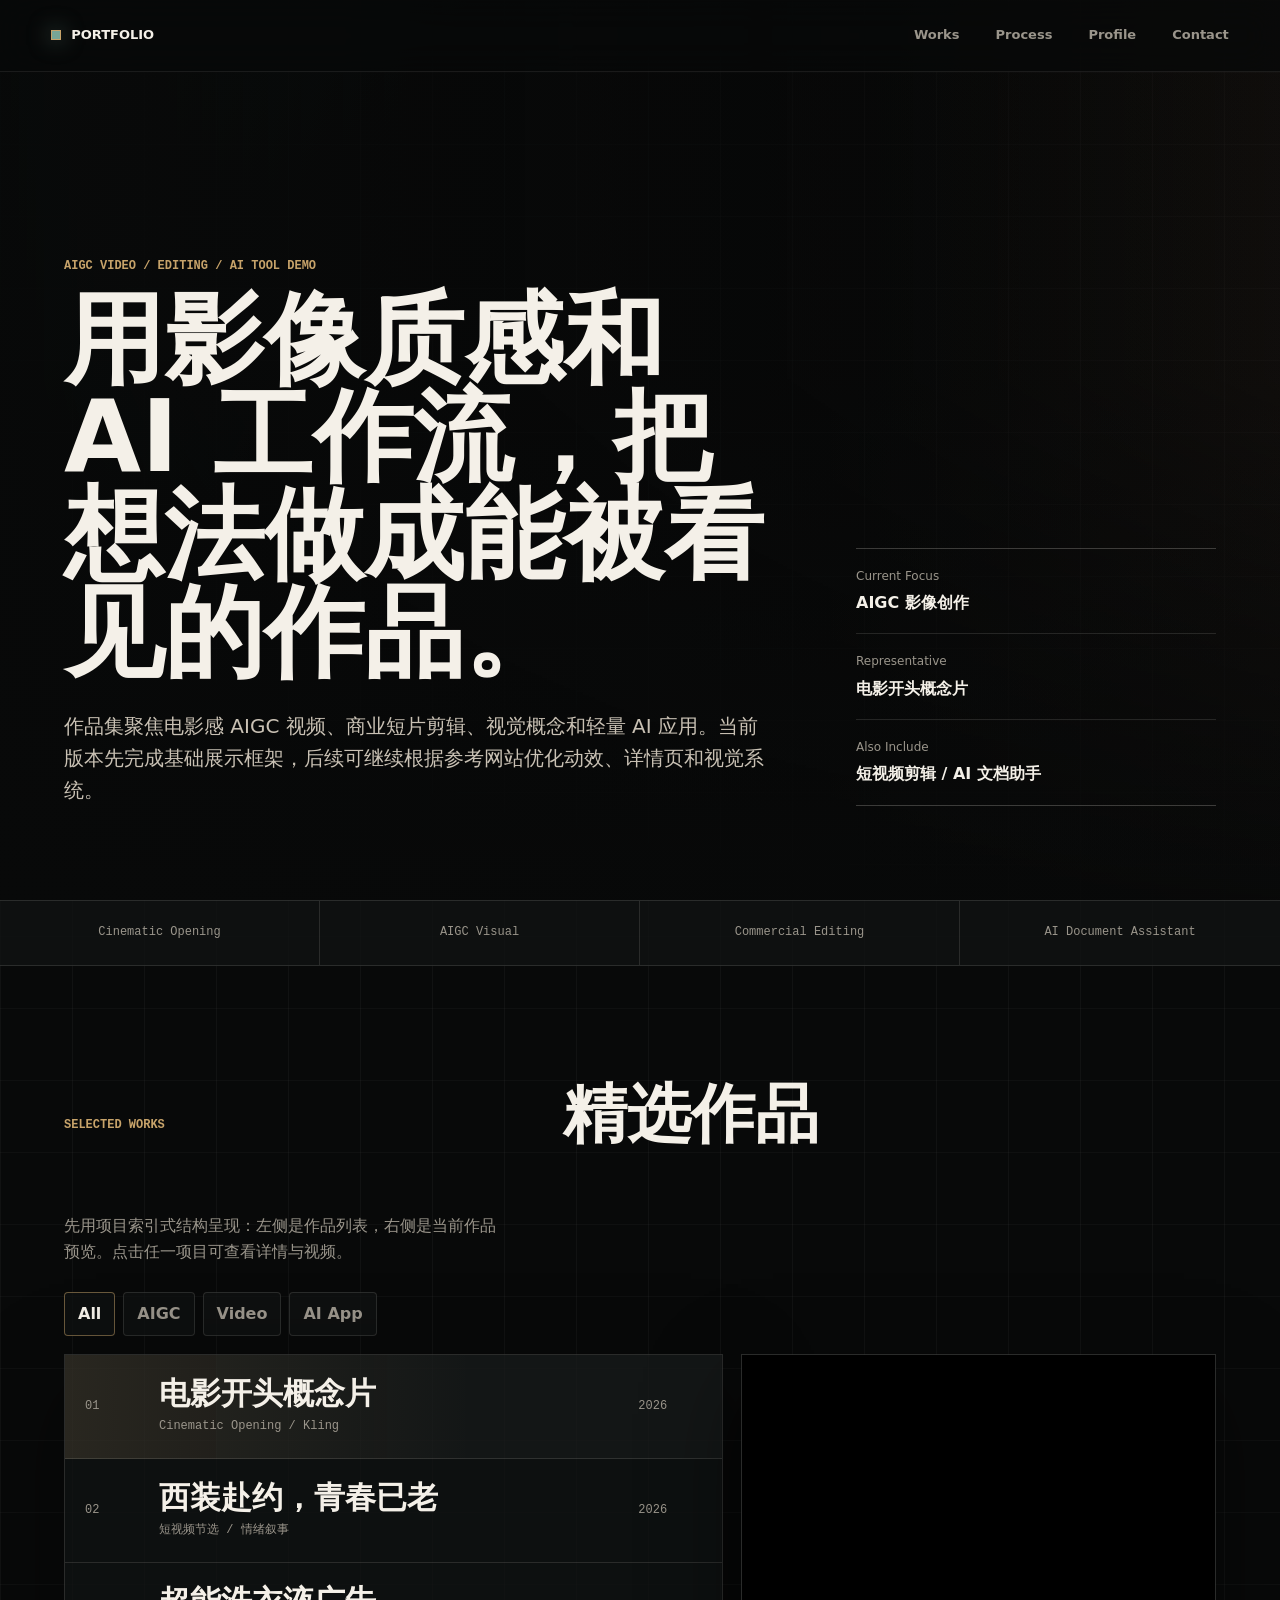
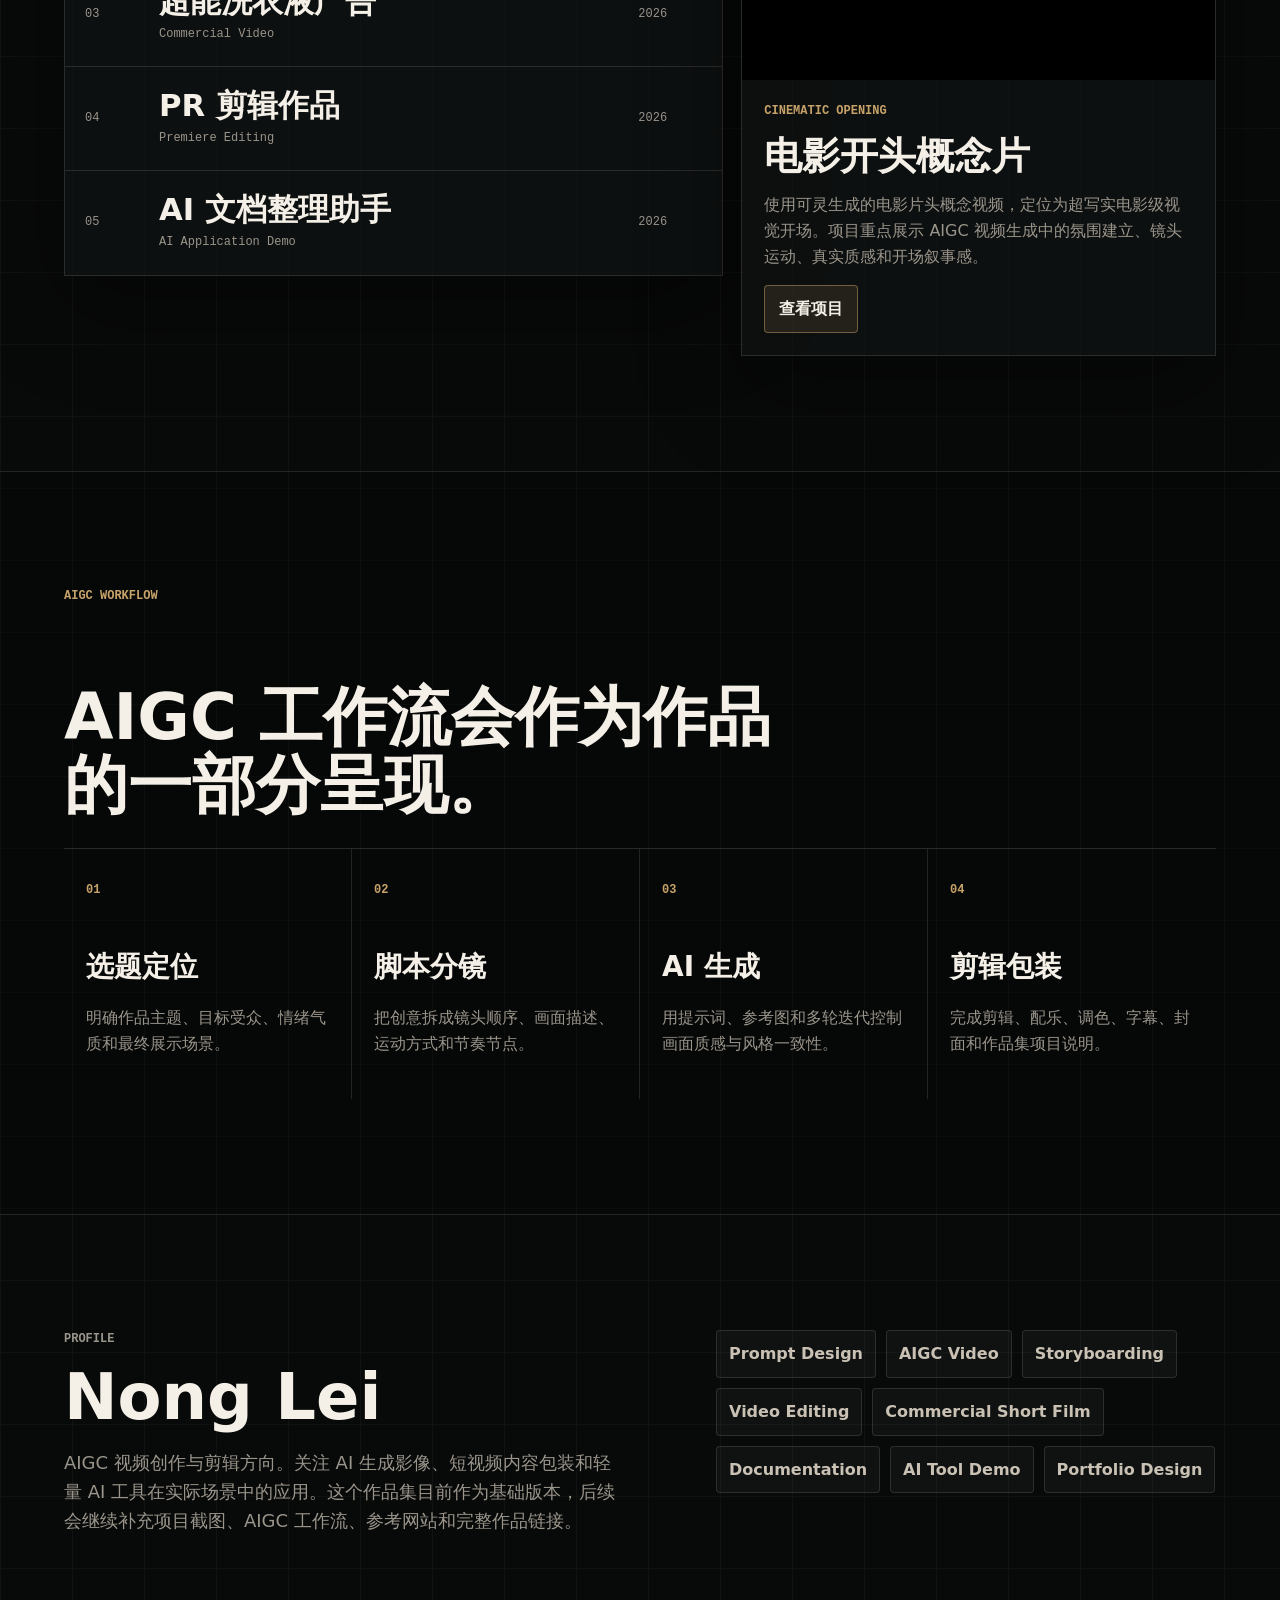
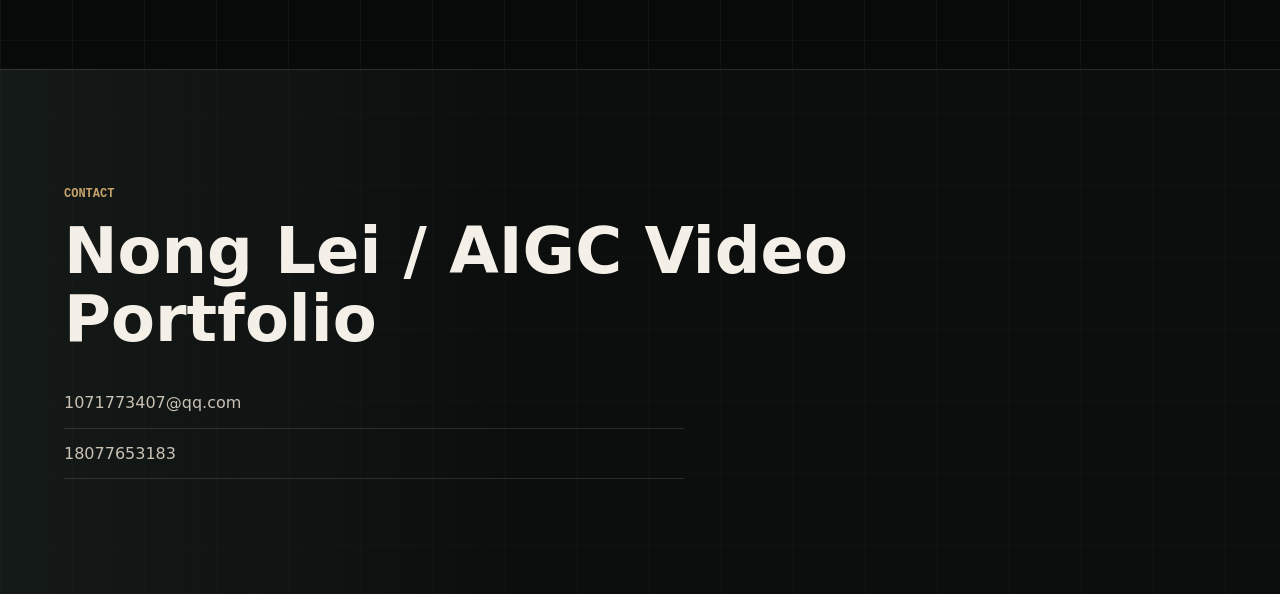
==== portfolio-site-github/index.html @ 20dd8d58 "Add files via upload" ====
<!doctype html>
<html lang="zh-CN">
  <head>
    <meta charset="UTF-8" />
    <meta name="viewport" content="width=device-width, initial-scale=1.0" />
    <title>Portfolio | AIGC Video & AI Demo</title>
    <meta
      name="description"
      content="暗色系个人作品集，展示 AIGC 视频、电影开头、短视频剪辑与 AI 应用 Demo。"
    />
    <link rel="stylesheet" href="./styles.css" />
  </head>
  <body>
    <div class="page-shell">
      <header class="site-header">
        <a class="brand" href="#top" aria-label="回到首页">
          <span class="brand-mark"></span>
          Portfolio
        </a>
        <nav class="nav" aria-label="主导航">
          <a href="#works">Works</a>
          <a href="#process">Process</a>
          <a href="#profile">Profile</a>
          <a href="#contact">Contact</a>
        </nav>
      </header>

      <main id="top">
        <section class="hero" aria-label="首页">
          <video
            class="hero-video"
            src="./videos/cinematic-opening.mp4"
            autoplay
            muted
            loop
            playsinline
            preload="metadata"
          ></video>
          <div class="hero-shade"></div>
          <div class="hero-layout">
            <div class="hero-copy">
              <p class="kicker">AIGC Video / Editing / AI Tool Demo</p>
              <h1>用影像质感和 AI 工作流，把想法做成能被看见的作品。</h1>
              <p>
                作品集聚焦电影感 AIGC 视频、商业短片剪辑、视觉概念和轻量 AI 应用。当前版本先完成基础展示框架，后续可继续根据参考网站优化动效、详情页和视觉系统。
              </p>
            </div>
            <aside class="hero-panel" aria-label="作品集摘要">
              <div>
                <span>Current Focus</span>
                <strong>AIGC 影像创作</strong>
              </div>
              <div>
                <span>Representative</span>
                <strong>电影开头概念片</strong>
              </div>
              <div>
                <span>Also Include</span>
                <strong>短视频剪辑 / AI 文档助手</strong>
              </div>
            </aside>
          </div>
        </section>

        <section class="marquee" aria-label="核心方向">
          <span>Cinematic Opening</span>
          <span>AIGC Visual</span>
          <span>Commercial Editing</span>
          <span>AI Document Assistant</span>
        </section>

        <section id="works" class="section works-section" aria-label="精选作品">
          <div class="section-head">
            <p class="kicker">Selected Works</p>
            <h2>精选作品</h2>
            <p>
              先用项目索引式结构呈现：左侧是作品列表，右侧是当前作品预览。点击任一项目可查看详情与视频。
            </p>
          </div>

          <div class="work-filters" aria-label="作品分类">
            <button class="filter is-active" type="button" data-filter="all">All</button>
            <button class="filter" type="button" data-filter="aigc">AIGC</button>
            <button class="filter" type="button" data-filter="video">Video</button>
            <button class="filter" type="button" data-filter="ai-app">AI App</button>
          </div>

          <div class="work-board">
            <div class="work-list" aria-label="作品列表">
              <button class="work-row is-active" type="button" data-project="cinematic-opening" data-category="aigc video">
                <span class="work-no">01</span>
                <span class="work-main">
                  <strong>电影开头概念片</strong>
                  <em>Cinematic Opening / Kling</em>
                </span>
                <span class="work-year">2026</span>
              </button>

              <button class="work-row" type="button" data-project="slow-aging" data-category="video">
                <span class="work-no">02</span>
                <span class="work-main">
                  <strong>西装赴约，青春已老</strong>
                  <em>短视频节选 / 情绪叙事</em>
                </span>
                <span class="work-year">2026</span>
              </button>

              <button class="work-row" type="button" data-project="laundry-ad" data-category="video">
                <span class="work-no">03</span>
                <span class="work-main">
                  <strong>超能洗衣液广告</strong>
                  <em>Commercial Video</em>
                </span>
                <span class="work-year">2026</span>
              </button>

              <button class="work-row" type="button" data-project="pr-editing" data-category="video">
                <span class="work-no">04</span>
                <span class="work-main">
                  <strong>PR 剪辑作品</strong>
                  <em>Premiere Editing</em>
                </span>
                <span class="work-year">2026</span>
              </button>

              <button class="work-row" type="button" data-project="doc-assistant" data-category="ai-app">
                <span class="work-no">05</span>
                <span class="work-main">
                  <strong>AI 文档整理助手</strong>
                  <em>AI Application Demo</em>
                </span>
                <span class="work-year">2026</span>
              </button>
            </div>

            <aside class="preview-stage" aria-label="当前作品预览">
              <div class="preview-media" id="previewMedia"></div>
              <div class="preview-copy">
                <p class="kicker" id="previewType">Cinematic Opening</p>
                <h3 id="previewTitle">电影开头概念片</h3>
                <p id="previewSummary"></p>
                <button class="detail-button" type="button" id="openCurrent">查看项目</button>
              </div>
            </aside>
          </div>
        </section>

        <section id="process" class="section process-section" aria-label="AIGC 工作流">
          <div class="section-head compact">
            <p class="kicker">AIGC Workflow</p>
            <h2>AIGC 工作流会作为作品的一部分呈现。</h2>
          </div>
          <div class="process-grid">
            <article>
              <span>01</span>
              <h3>选题定位</h3>
              <p>明确作品主题、目标受众、情绪气质和最终展示场景。</p>
            </article>
            <article>
              <span>02</span>
              <h3>脚本分镜</h3>
              <p>把创意拆成镜头顺序、画面描述、运动方式和节奏节点。</p>
            </article>
            <article>
              <span>03</span>
              <h3>AI 生成</h3>
              <p>用提示词、参考图和多轮迭代控制画面质感与风格一致性。</p>
            </article>
            <article>
              <span>04</span>
              <h3>剪辑包装</h3>
              <p>完成剪辑、配乐、调色、字幕、封面和作品集项目说明。</p>
            </article>
          </div>
        </section>

        <section id="profile" class="section profile-section" aria-label="个人介绍">
          <div class="profile-copy">
            <p class="kicker">Profile</p>
            <h2>Nong Lei</h2>
            <p>
              AIGC 视频创作与剪辑方向。关注 AI 生成影像、短视频内容包装和轻量 AI 工具在实际场景中的应用。这个作品集目前作为基础版本，后续会继续补充项目截图、AIGC 工作流、参考网站和完整作品链接。
            </p>
          </div>
          <div class="capability-list" aria-label="能力标签">
            <span>Prompt Design</span>
            <span>AIGC Video</span>
            <span>Storyboarding</span>
            <span>Video Editing</span>
            <span>Commercial Short Film</span>
            <span>Documentation</span>
            <span>AI Tool Demo</span>
            <span>Portfolio Design</span>
          </div>
        </section>

        <section id="contact" class="section contact-section" aria-label="联系方式">
          <p class="kicker">Contact</p>
          <h2>Nong Lei / AIGC Video Portfolio</h2>
          <div class="contact-links">
            <a href="mailto:1071773407@qq.com">1071773407@qq.com</a>
            <a href="tel:18077653183">18077653183</a>
          </div>
        </section>
      </main>
    </div>

    <dialog class="project-dialog" id="projectDialog" aria-labelledby="dialogTitle">
      <button class="dialog-close" type="button" aria-label="关闭项目详情">×</button>
      <div class="dialog-grid">
        <div class="dialog-media" id="dialogMedia"></div>
        <div class="dialog-body">
          <p class="kicker" id="dialogType"></p>
          <h2 id="dialogTitle"></h2>
          <p id="dialogSummary"></p>
          <dl class="project-meta">
            <div>
              <dt>职责</dt>
              <dd id="dialogRole"></dd>
            </div>
            <div>
              <dt>工具</dt>
              <dd id="dialogTools"></dd>
            </div>
            <div>
              <dt>亮点</dt>
              <dd id="dialogHighlight"></dd>
            </div>
          </dl>
          <div class="dialog-actions" id="dialogActions"></div>
        </div>
      </div>
    </dialog>

    <script src="./script.js"></script>
  </body>
</html>
---- portfolio-site-github/styles.css ----
:root {
  --bg: #080909;
  --panel: #101313;
  --panel-2: #151818;
  --ink: #f4f0e8;
  --muted: #9a958b;
  --soft: #c9c1b4;
  --line: rgba(244, 240, 232, 0.12);
  --line-strong: rgba(244, 240, 232, 0.22);
  --accent: #c7a36a;
  --copper: #a46c4c;
  --signal: #77a596;
  --black: #000;
  --shadow: 0 28px 90px rgba(0, 0, 0, 0.42);
}

* {
  box-sizing: border-box;
}

html {
  scroll-behavior: smooth;
}

body {
  margin: 0;
  background:
    linear-gradient(90deg, rgba(255, 255, 255, 0.035) 1px, transparent 1px),
    linear-gradient(180deg, rgba(255, 255, 255, 0.028) 1px, transparent 1px),
    var(--bg);
  background-size: 72px 72px;
  color: var(--ink);
  font-family:
    "Inter", "PingFang SC", "Microsoft YaHei", system-ui, -apple-system,
    BlinkMacSystemFont, sans-serif;
  line-height: 1.6;
}

body::before {
  content: "";
  position: fixed;
  inset: 0;
  pointer-events: none;
  background:
    linear-gradient(115deg, rgba(119, 165, 150, 0.1), transparent 28%),
    linear-gradient(270deg, rgba(164, 108, 76, 0.08), transparent 36%),
    rgba(0, 0, 0, 0.12);
  z-index: -1;
}

button,
a {
  color: inherit;
}

a {
  text-decoration: none;
}

button {
  font: inherit;
}

.page-shell {
  min-height: 100vh;
}

.site-header {
  position: fixed;
  inset: 0 0 auto;
  z-index: 40;
  display: flex;
  align-items: center;
  justify-content: space-between;
  min-height: 72px;
  border-bottom: 1px solid rgba(244, 240, 232, 0.08);
  background: rgba(8, 9, 9, 0.72);
  padding: 0 clamp(18px, 4vw, 54px);
  backdrop-filter: blur(18px);
}

.brand,
.nav {
  display: flex;
  align-items: center;
}

.brand {
  gap: 10px;
  font-size: 13px;
  font-weight: 900;
  letter-spacing: 0;
  text-transform: uppercase;
}

.brand-mark {
  width: 10px;
  height: 10px;
  border: 1px solid var(--accent);
  background: var(--signal);
  box-shadow: 0 0 22px rgba(119, 165, 150, 0.65);
}

.nav {
  gap: clamp(14px, 3vw, 36px);
  color: var(--muted);
  font-size: 13px;
  font-weight: 700;
}

.nav a:hover {
  color: var(--ink);
}

.hero {
  position: relative;
  min-height: 100vh;
  display: grid;
  align-items: end;
  overflow: hidden;
  padding: 116px clamp(18px, 5vw, 72px) clamp(44px, 8vw, 94px);
}

.hero-video,
.hero-shade {
  position: absolute;
  inset: 0;
}

.hero-video {
  width: 100%;
  height: 100%;
  object-fit: cover;
  opacity: 0.5;
  filter: saturate(0.82) contrast(1.1) brightness(0.78);
}

.hero-shade {
  background:
    linear-gradient(90deg, rgba(8, 9, 9, 0.96), rgba(8, 9, 9, 0.66) 46%, rgba(8, 9, 9, 0.24)),
    linear-gradient(0deg, rgba(8, 9, 9, 0.92), rgba(8, 9, 9, 0.08) 58%);
}

.hero-layout {
  position: relative;
  z-index: 1;
  display: grid;
  grid-template-columns: minmax(0, 1fr) minmax(270px, 360px);
  gap: clamp(24px, 7vw, 96px);
  align-items: end;
}

.kicker {
  margin: 0 0 14px;
  color: var(--accent);
  font-family:
    "SFMono-Regular", Consolas, "Liberation Mono", "Microsoft YaHei", monospace;
  font-size: 12px;
  font-weight: 800;
  letter-spacing: 0;
  text-transform: uppercase;
}

.hero h1 {
  max-width: 980px;
  margin: 0;
  font-size: clamp(42px, 7.8vw, 108px);
  line-height: 0.98;
  letter-spacing: 0;
}

.hero-copy p:last-child {
  max-width: 760px;
  margin: 28px 0 0;
  color: var(--soft);
  font-size: clamp(16px, 1.6vw, 20px);
}

.hero-panel {
  border-top: 1px solid var(--line-strong);
  border-bottom: 1px solid var(--line-strong);
}

.hero-panel div {
  display: grid;
  gap: 4px;
  border-bottom: 1px solid var(--line);
  padding: 18px 0;
}

.hero-panel div:last-child {
  border-bottom: 0;
}

.hero-panel span {
  color: var(--muted);
  font-size: 12px;
}

.hero-panel strong {
  color: var(--ink);
  font-size: 16px;
}

.marquee {
  display: grid;
  grid-template-columns: repeat(4, minmax(0, 1fr));
  border-top: 1px solid var(--line);
  border-bottom: 1px solid var(--line);
  background: rgba(16, 19, 19, 0.82);
}

.marquee span {
  min-height: 64px;
  display: flex;
  align-items: center;
  justify-content: center;
  border-right: 1px solid var(--line);
  color: var(--muted);
  font-family:
    "SFMono-Regular", Consolas, "Liberation Mono", "Microsoft YaHei", monospace;
  font-size: 12px;
}

.marquee span:last-child {
  border-right: 0;
}

.section {
  padding: clamp(64px, 9vw, 126px) clamp(18px, 5vw, 72px);
}

.section-head {
  display: grid;
  grid-template-columns: minmax(0, 0.8fr) minmax(0, 1.2fr);
  gap: clamp(20px, 5vw, 64px);
  align-items: end;
  margin-bottom: 28px;
}

.section-head.compact {
  grid-template-columns: minmax(0, 760px);
}

.section-head h2,
.profile-copy h2,
.contact-section h2,
.dialog-body h2 {
  margin: 0;
  font-size: clamp(30px, 5vw, 64px);
  line-height: 1.06;
  letter-spacing: 0;
}

.section-head p:last-child {
  max-width: 650px;
  margin: 0;
  color: var(--muted);
}

.work-filters {
  display: flex;
  flex-wrap: wrap;
  gap: 8px;
  margin-bottom: 18px;
}

.filter {
  min-height: 38px;
  border: 1px solid var(--line);
  border-radius: 4px;
  background: rgba(16, 19, 19, 0.72);
  color: var(--muted);
  cursor: pointer;
  padding: 8px 13px;
  font-weight: 800;
}

.filter.is-active,
.filter:hover {
  border-color: rgba(199, 163, 106, 0.5);
  color: var(--ink);
}

.work-board {
  display: grid;
  grid-template-columns: minmax(0, 1fr) minmax(360px, 0.72fr);
  gap: 18px;
  align-items: start;
}

.work-list,
.preview-stage {
  border: 1px solid var(--line);
  background: rgba(16, 19, 19, 0.76);
  box-shadow: var(--shadow);
}

.work-row {
  display: grid;
  grid-template-columns: 56px minmax(0, 1fr) 64px;
  gap: 18px;
  width: 100%;
  min-height: 104px;
  align-items: center;
  border: 0;
  border-bottom: 1px solid var(--line);
  background: transparent;
  color: var(--ink);
  cursor: pointer;
  padding: 18px 20px;
  text-align: left;
}

.work-row:last-child {
  border-bottom: 0;
}

.work-row:hover,
.work-row.is-active {
  background:
    linear-gradient(90deg, rgba(199, 163, 106, 0.12), transparent 62%),
    rgba(255, 255, 255, 0.025);
}

.work-no,
.work-year,
.work-main em {
  color: var(--muted);
  font-family:
    "SFMono-Regular", Consolas, "Liberation Mono", "Microsoft YaHei", monospace;
  font-size: 12px;
  font-style: normal;
}

.work-main {
  display: grid;
  gap: 7px;
}

.work-main strong {
  font-size: clamp(20px, 2.4vw, 32px);
  line-height: 1.08;
  letter-spacing: 0;
}

.preview-stage {
  position: sticky;
  top: 92px;
  overflow: hidden;
}

.preview-media {
  aspect-ratio: 16 / 11;
  background: var(--black);
}

.preview-media img,
.preview-media video,
.dialog-media img,
.dialog-media video {
  display: block;
  width: 100%;
  height: 100%;
  object-fit: cover;
}

.preview-media video,
.dialog-media video {
  background: var(--black);
}

.generated-preview {
  width: 100%;
  height: 100%;
  display: grid;
  place-items: center;
  background:
    linear-gradient(135deg, rgba(119, 165, 150, 0.24), transparent 48%),
    linear-gradient(225deg, rgba(164, 108, 76, 0.24), transparent 42%),
    #111414;
  color: var(--ink);
  font-size: clamp(22px, 3vw, 42px);
  font-weight: 900;
  text-align: center;
}

.preview-copy {
  padding: 22px;
}

.preview-copy h3 {
  margin: 0;
  font-size: clamp(26px, 3vw, 42px);
  line-height: 1.08;
}

.preview-copy p:not(.kicker) {
  color: var(--muted);
}

.detail-button,
.dialog-link {
  display: inline-flex;
  min-height: 42px;
  align-items: center;
  justify-content: center;
  border: 1px solid rgba(199, 163, 106, 0.48);
  border-radius: 4px;
  background: rgba(199, 163, 106, 0.12);
  color: var(--ink);
  cursor: pointer;
  padding: 10px 14px;
  font-weight: 900;
}

.process-section {
  border-top: 1px solid var(--line);
  border-bottom: 1px solid var(--line);
  background: rgba(0, 0, 0, 0.22);
}

.process-grid {
  display: grid;
  grid-template-columns: repeat(4, minmax(0, 1fr));
  border-top: 1px solid var(--line);
}

.process-grid article {
  min-height: 250px;
  border-right: 1px solid var(--line);
  padding: 26px 22px;
}

.process-grid article:last-child {
  border-right: 0;
}

.process-grid span {
  color: var(--accent);
  font-family:
    "SFMono-Regular", Consolas, "Liberation Mono", "Microsoft YaHei", monospace;
  font-size: 12px;
  font-weight: 900;
}

.process-grid h3 {
  margin: 44px 0 12px;
  font-size: 28px;
}

.process-grid p,
.profile-copy p,
.contact-section,
.project-meta dd,
.dialog-body p {
  color: var(--muted);
}

.profile-section {
  display: grid;
  grid-template-columns: minmax(0, 0.9fr) minmax(320px, 0.8fr);
  gap: clamp(28px, 7vw, 92px);
  align-items: start;
}

.profile-copy p:last-child {
  max-width: 720px;
  font-size: 18px;
}

.capability-list {
  display: flex;
  flex-wrap: wrap;
  gap: 10px;
}

.capability-list span {
  border: 1px solid var(--line);
  border-radius: 4px;
  background: rgba(255, 255, 255, 0.035);
  color: var(--soft);
  padding: 10px 12px;
  font-weight: 800;
}

.contact-section {
  min-height: 430px;
  border-top: 1px solid var(--line);
  background:
    linear-gradient(90deg, rgba(119, 165, 150, 0.08), transparent 40%),
    rgba(16, 19, 19, 0.68);
}

.contact-section h2 {
  max-width: 900px;
  color: var(--ink);
}

.contact-links {
  display: grid;
  max-width: 620px;
  gap: 12px;
  margin-top: 36px;
}

.contact-links a {
  border-bottom: 1px solid var(--line);
  padding-bottom: 12px;
  color: var(--soft);
}

.project-dialog {
  width: min(1120px, calc(100vw - 28px));
  max-height: min(820px, calc(100vh - 28px));
  border: 1px solid var(--line-strong);
  padding: 0;
  background: var(--panel);
  color: var(--ink);
  box-shadow: var(--shadow);
}

.project-dialog::backdrop {
  background: rgba(0, 0, 0, 0.74);
}

.dialog-close {
  position: absolute;
  top: 12px;
  right: 12px;
  z-index: 3;
  width: 42px;
  height: 42px;
  border: 1px solid rgba(244, 240, 232, 0.22);
  border-radius: 50%;
  background: rgba(0, 0, 0, 0.52);
  color: var(--ink);
  cursor: pointer;
  font-size: 26px;
  line-height: 1;
}

.dialog-grid {
  display: grid;
  grid-template-columns: minmax(0, 1.12fr) minmax(320px, 0.88fr);
}

.dialog-media {
  min-height: 520px;
  background: var(--black);
}

.dialog-body {
  padding: clamp(24px, 4vw, 46px);
  overflow: auto;
}

.project-meta {
  display: grid;
  gap: 18px;
  margin: 30px 0 0;
}

.project-meta div {
  border-top: 1px solid var(--line);
  padding-top: 14px;
}

.project-meta dt {
  color: var(--accent);
  font-size: 13px;
  font-weight: 900;
}

.project-meta dd {
  margin: 7px 0 0;
}

.dialog-actions {
  display: flex;
  flex-wrap: wrap;
  gap: 10px;
  margin-top: 28px;
}

@media (max-width: 1050px) {
  .hero-layout,
  .section-head,
  .work-board,
  .profile-section,
  .dialog-grid {
    grid-template-columns: 1fr;
  }

  .preview-stage {
    position: relative;
    top: auto;
  }

  .process-grid,
  .marquee {
    grid-template-columns: repeat(2, minmax(0, 1fr));
  }

  .dialog-media {
    min-height: 360px;
  }
}

@media (max-width: 680px) {
  .site-header {
    min-height: 64px;
  }

  .nav {
    gap: 12px;
    font-size: 12px;
  }

  .nav a:nth-child(2) {
    display: none;
  }

  .hero {
    min-height: 820px;
    padding-top: 98px;
  }

  .marquee,
  .process-grid {
    grid-template-columns: 1fr;
  }

  .marquee span,
  .process-grid article {
    border-right: 0;
    border-bottom: 1px solid var(--line);
  }

  .work-row {
    grid-template-columns: 38px minmax(0, 1fr);
  }

  .work-year {
    display: none;
  }
}
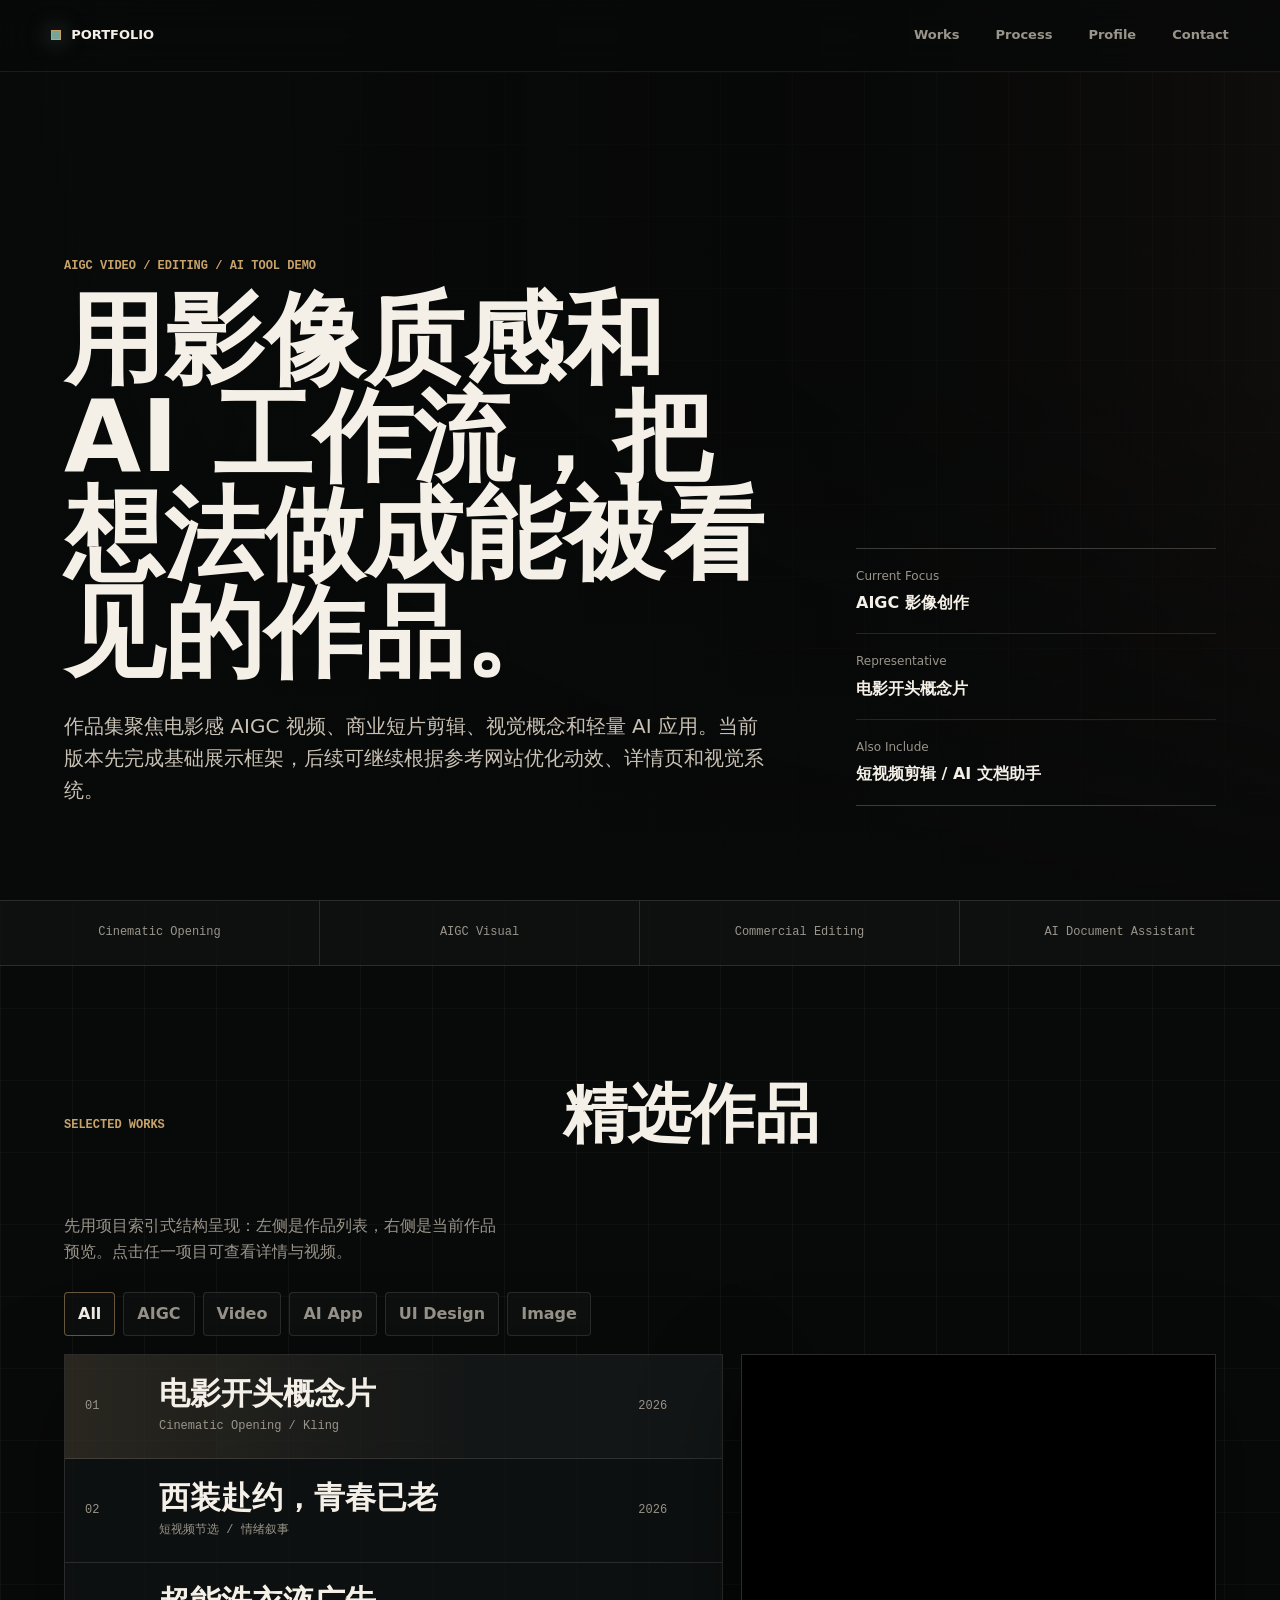
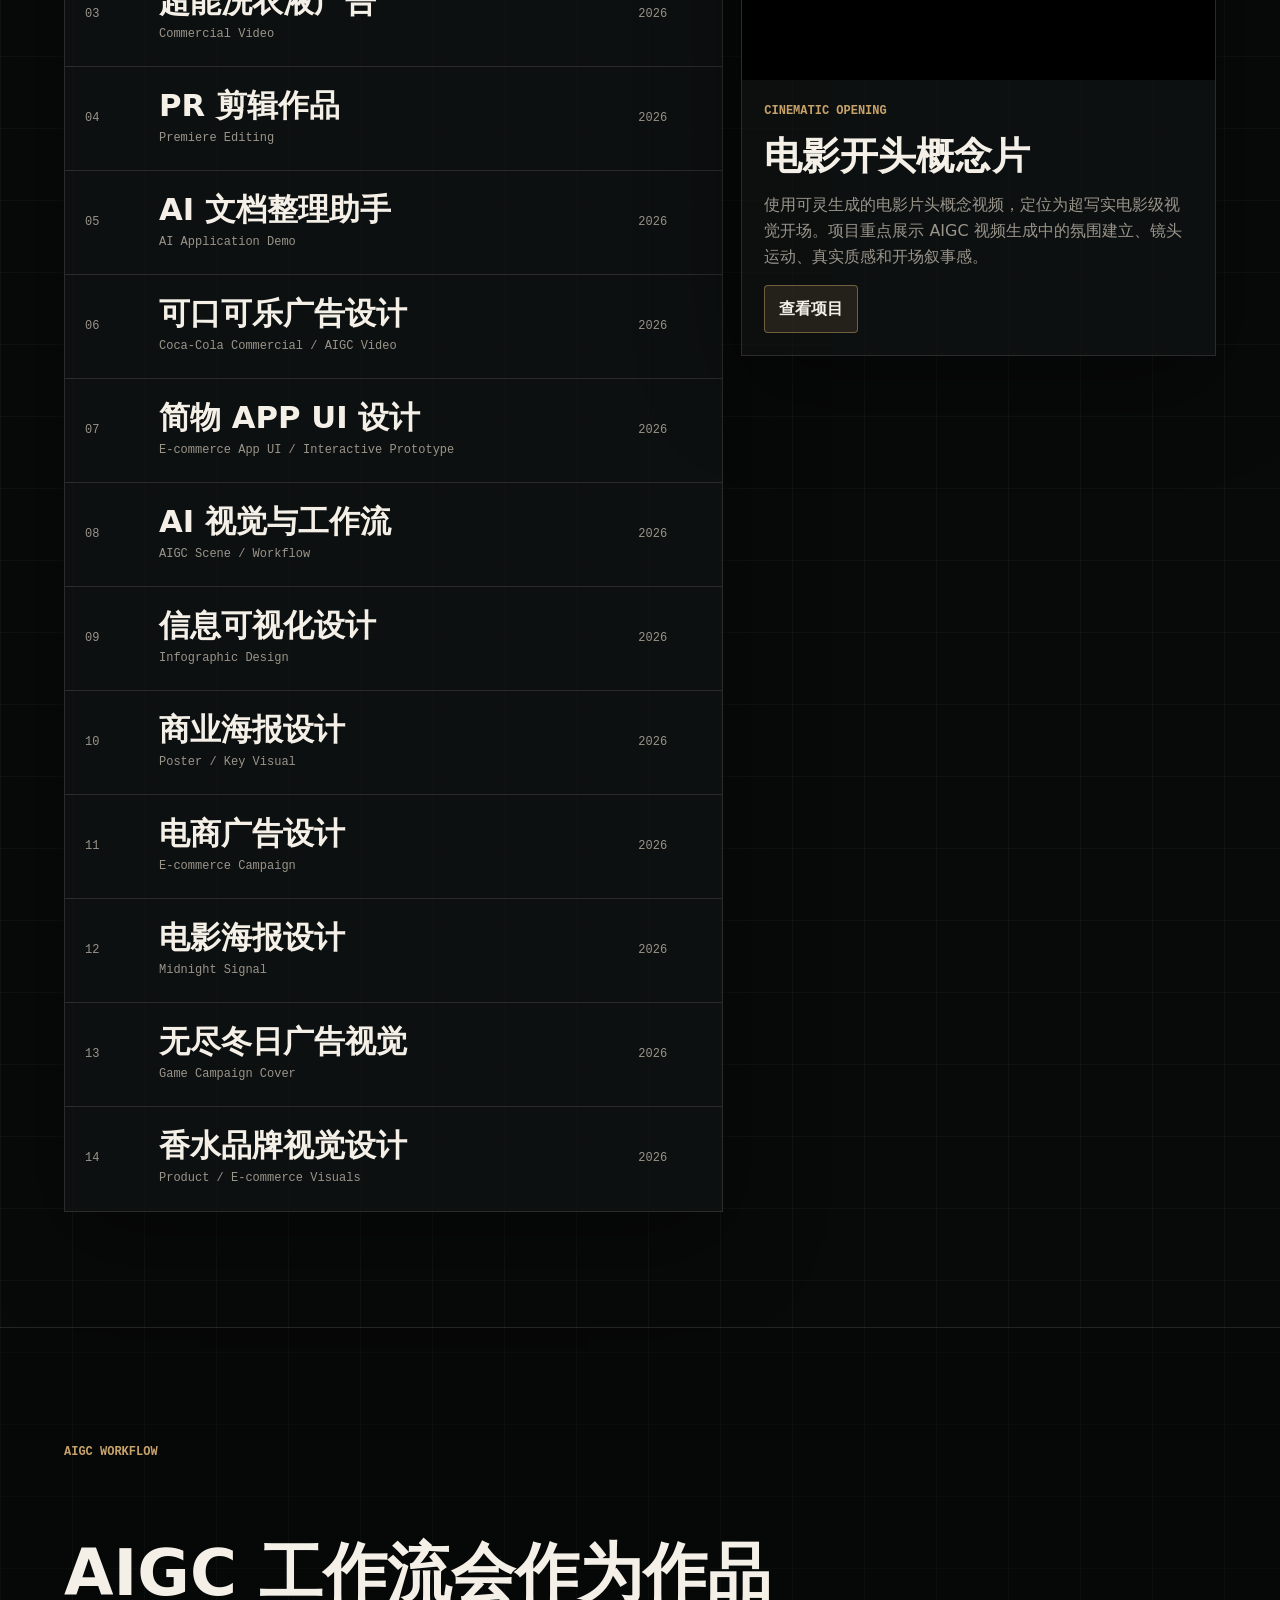
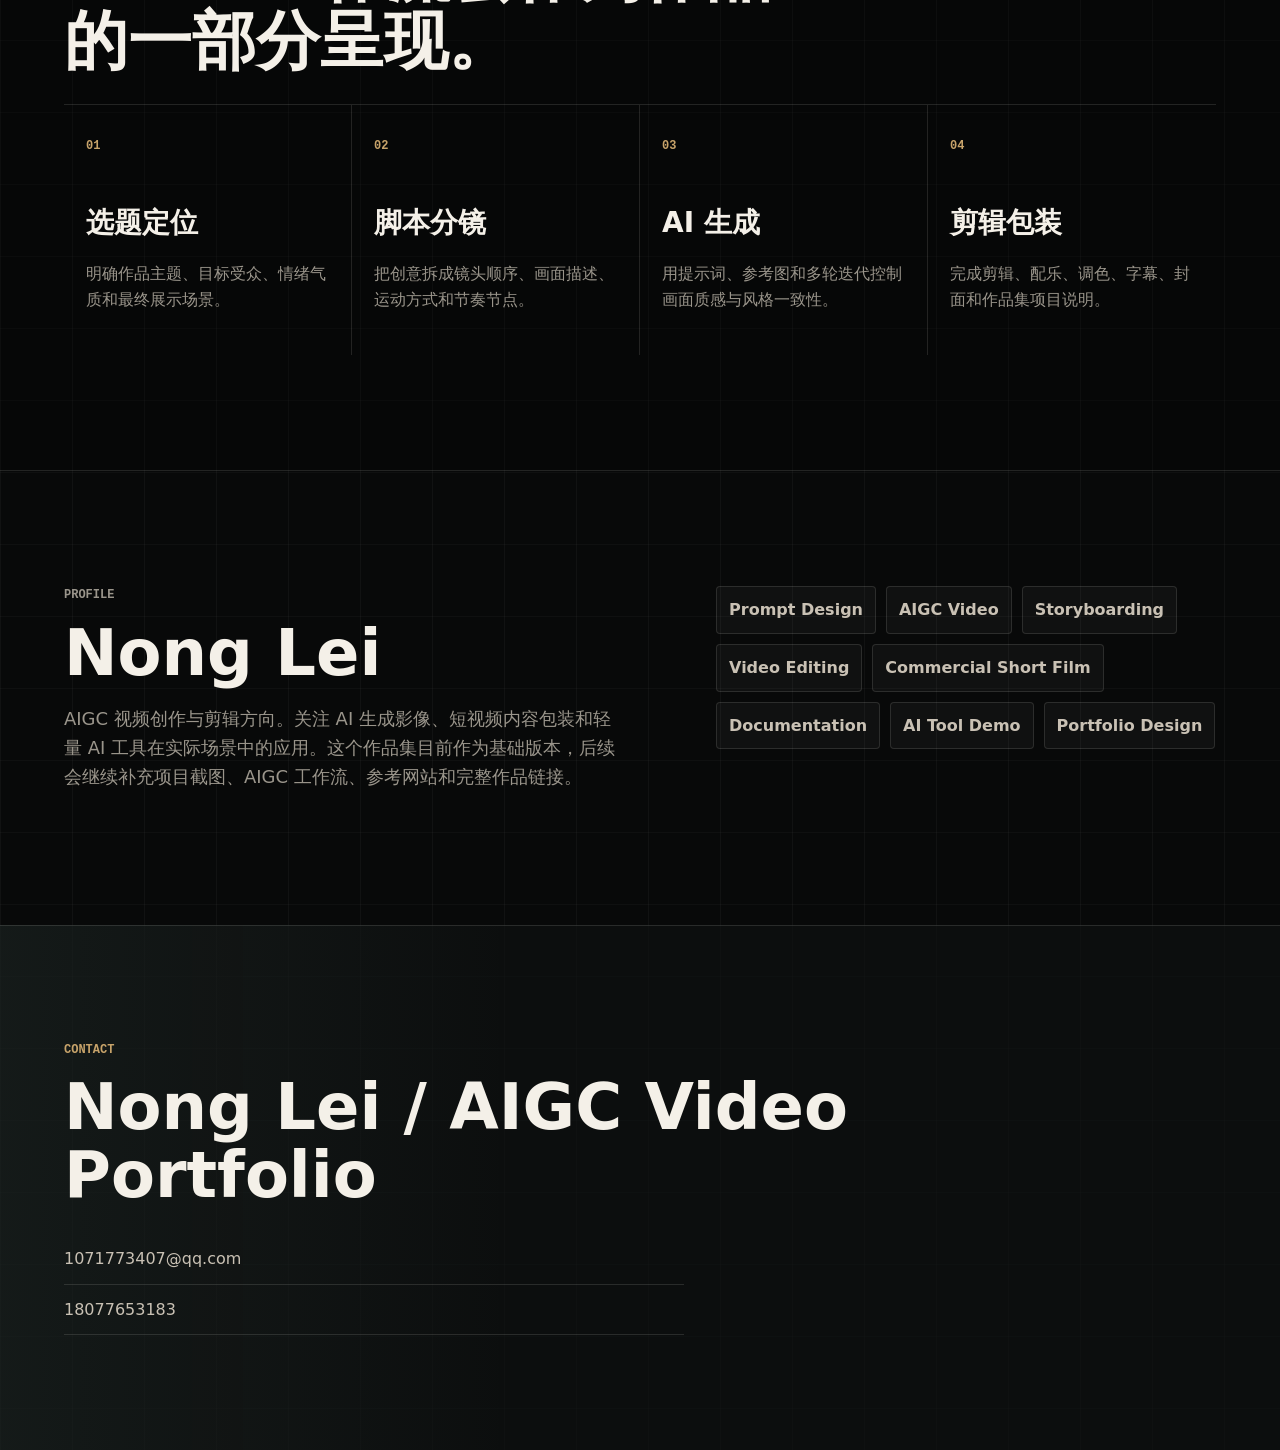
==== commit fd5d1da2: "Add new video, app UI, and image portfolio" ====
--- a/portfolio-site-github/index.html
+++ b/portfolio-site-github/index.html
@@ -83,6 +83,8 @@
             <button class="filter" type="button" data-filter="aigc">AIGC</button>
             <button class="filter" type="button" data-filter="video">Video</button>
             <button class="filter" type="button" data-filter="ai-app">AI App</button>
+            <button class="filter" type="button" data-filter="ui">UI Design</button>
+            <button class="filter" type="button" data-filter="image">Image</button>
           </div>
 
           <div class="work-board">
@@ -129,6 +131,66 @@
                   <strong>AI 文档整理助手</strong>
                   <em>AI Application Demo</em>
                 </span>
+                <span class="work-year">2026</span>
+              </button>
+
+              <button class="work-row" type="button" data-project="coca-cola-ad" data-category="video aigc">
+                <span class="work-no">06</span>
+                <span class="work-main">
+                  <strong>可口可乐广告设计</strong>
+                  <em>Coca-Cola Commercial / AIGC Video</em>
+                </span>
+                <span class="work-year">2026</span>
+              </button>
+
+              <button class="work-row" type="button" data-project="jianwu-app-ui" data-category="ui ai-app">
+                <span class="work-no">07</span>
+                <span class="work-main">
+                  <strong>简物 APP UI 设计</strong>
+                  <em>E-commerce App UI / Interactive Prototype</em>
+                </span>
+                <span class="work-year">2026</span>
+              </button>
+
+              <button class="work-row" type="button" data-project="ai-visual-workflow" data-category="image aigc">
+                <span class="work-no">08</span>
+                <span class="work-main"><strong>AI 视觉与工作流</strong><em>AIGC Scene / Workflow</em></span>
+                <span class="work-year">2026</span>
+              </button>
+
+              <button class="work-row" type="button" data-project="information-visualization" data-category="image">
+                <span class="work-no">09</span>
+                <span class="work-main"><strong>信息可视化设计</strong><em>Infographic Design</em></span>
+                <span class="work-year">2026</span>
+              </button>
+
+              <button class="work-row" type="button" data-project="commercial-posters" data-category="image">
+                <span class="work-no">10</span>
+                <span class="work-main"><strong>商业海报设计</strong><em>Poster / Key Visual</em></span>
+                <span class="work-year">2026</span>
+              </button>
+
+              <button class="work-row" type="button" data-project="ecommerce-ads" data-category="image">
+                <span class="work-no">11</span>
+                <span class="work-main"><strong>电商广告设计</strong><em>E-commerce Campaign</em></span>
+                <span class="work-year">2026</span>
+              </button>
+
+              <button class="work-row" type="button" data-project="movie-poster" data-category="image">
+                <span class="work-no">12</span>
+                <span class="work-main"><strong>电影海报设计</strong><em>Midnight Signal</em></span>
+                <span class="work-year">2026</span>
+              </button>
+
+              <button class="work-row" type="button" data-project="winter-campaign" data-category="image">
+                <span class="work-no">13</span>
+                <span class="work-main"><strong>无尽冬日广告视觉</strong><em>Game Campaign Cover</em></span>
+                <span class="work-year">2026</span>
+              </button>
+
+              <button class="work-row" type="button" data-project="perfume-visuals" data-category="image">
+                <span class="work-no">14</span>
+                <span class="work-main"><strong>香水品牌视觉设计</strong><em>Product / E-commerce Visuals</em></span>
                 <span class="work-year">2026</span>
               </button>
             </div>
--- a/portfolio-site-github/styles.css
+++ b/portfolio-site-github/styles.css
@@ -357,17 +357,51 @@
 
 .preview-media img,
 .preview-media video,
+.preview-media iframe,
 .dialog-media img,
-.dialog-media video {
+.dialog-media video,
+.dialog-media iframe {
   display: block;
   width: 100%;
   height: 100%;
   object-fit: cover;
 }
 
+.preview-media iframe,
+.dialog-media iframe {
+  border: 0;
+  background: #e8e8f0;
+}
+
 .preview-media video,
 .dialog-media video {
   background: var(--black);
+}
+
+.image-gallery {
+  display: grid;
+  gap: 14px;
+  max-height: 76vh;
+  padding: 14px;
+  overflow-y: auto;
+  background: #111;
+}
+
+.image-gallery a {
+  display: block;
+  background: #080808;
+}
+
+.image-gallery img {
+  width: 100%;
+  height: auto;
+  max-height: none;
+  object-fit: contain;
+}
+
+.project-media-stack > video {
+  width: 100%;
+  aspect-ratio: 16 / 9;
 }
 
 .generated-preview {
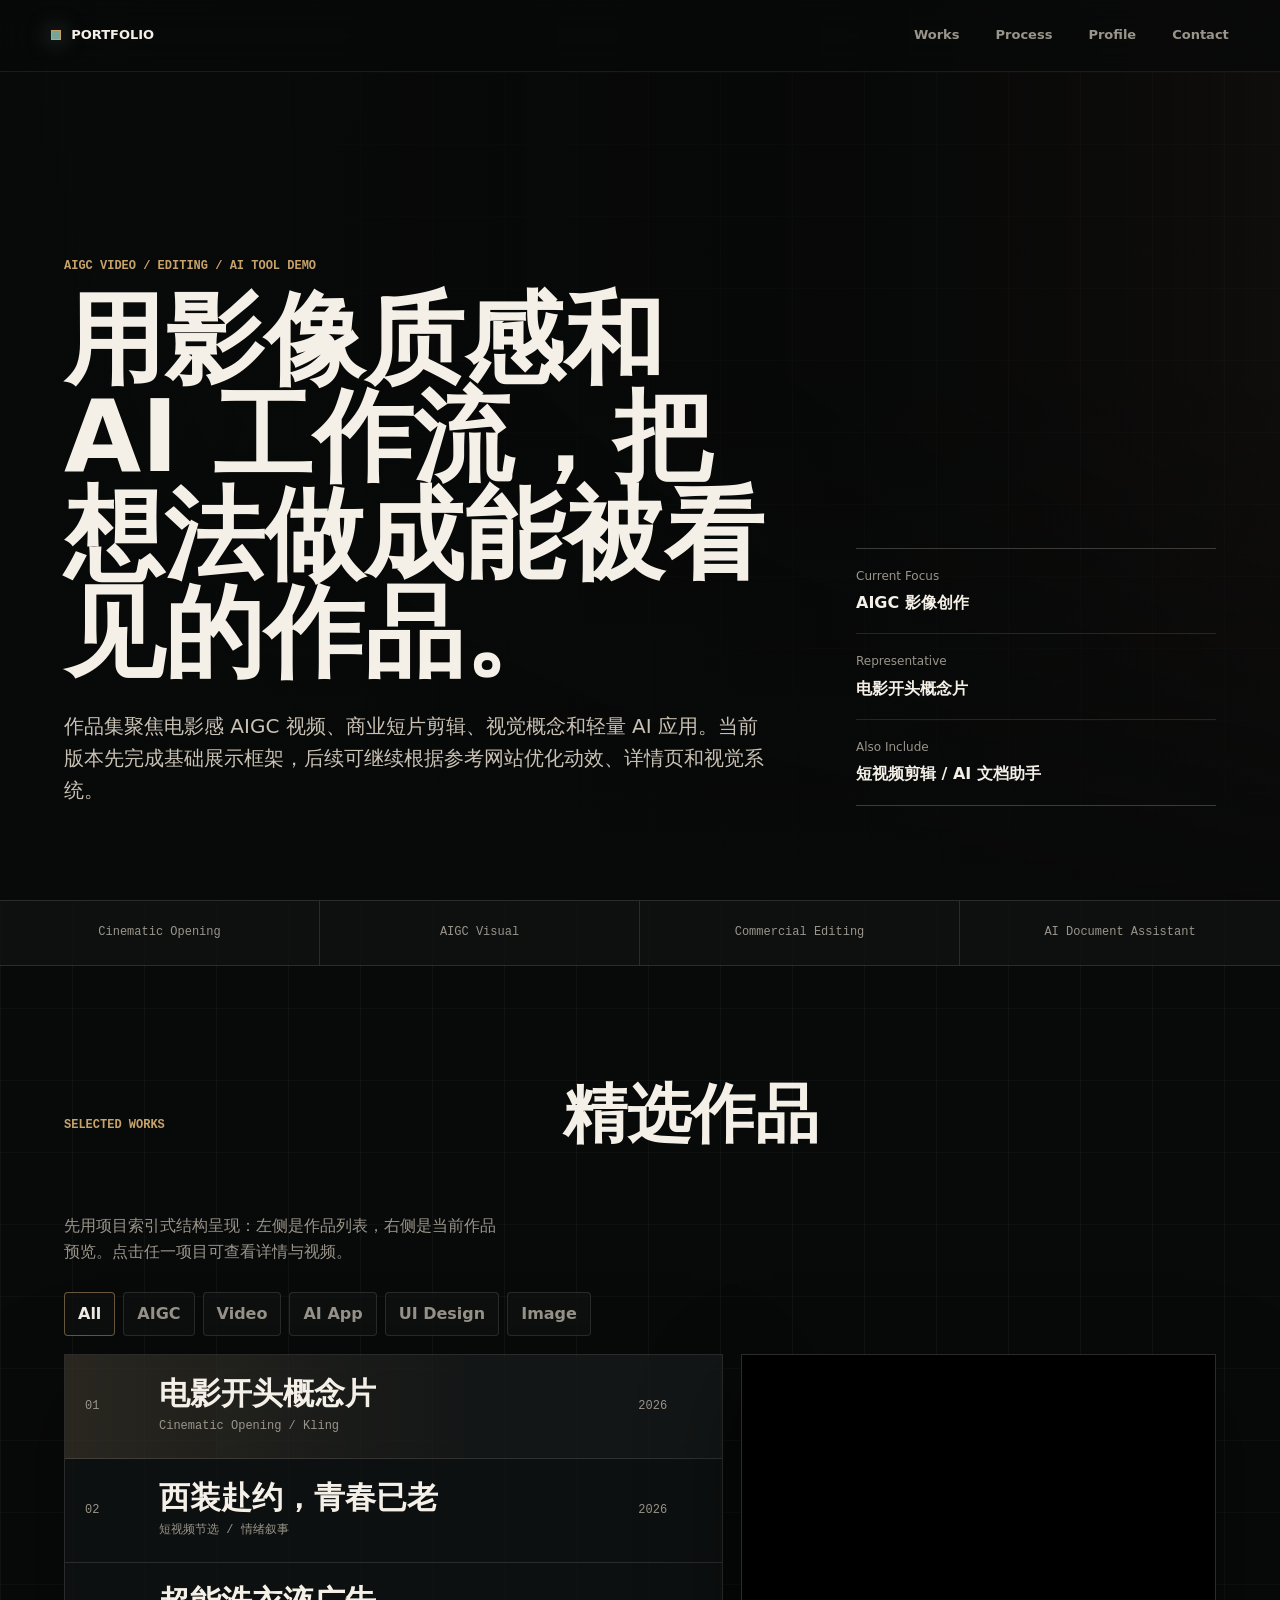
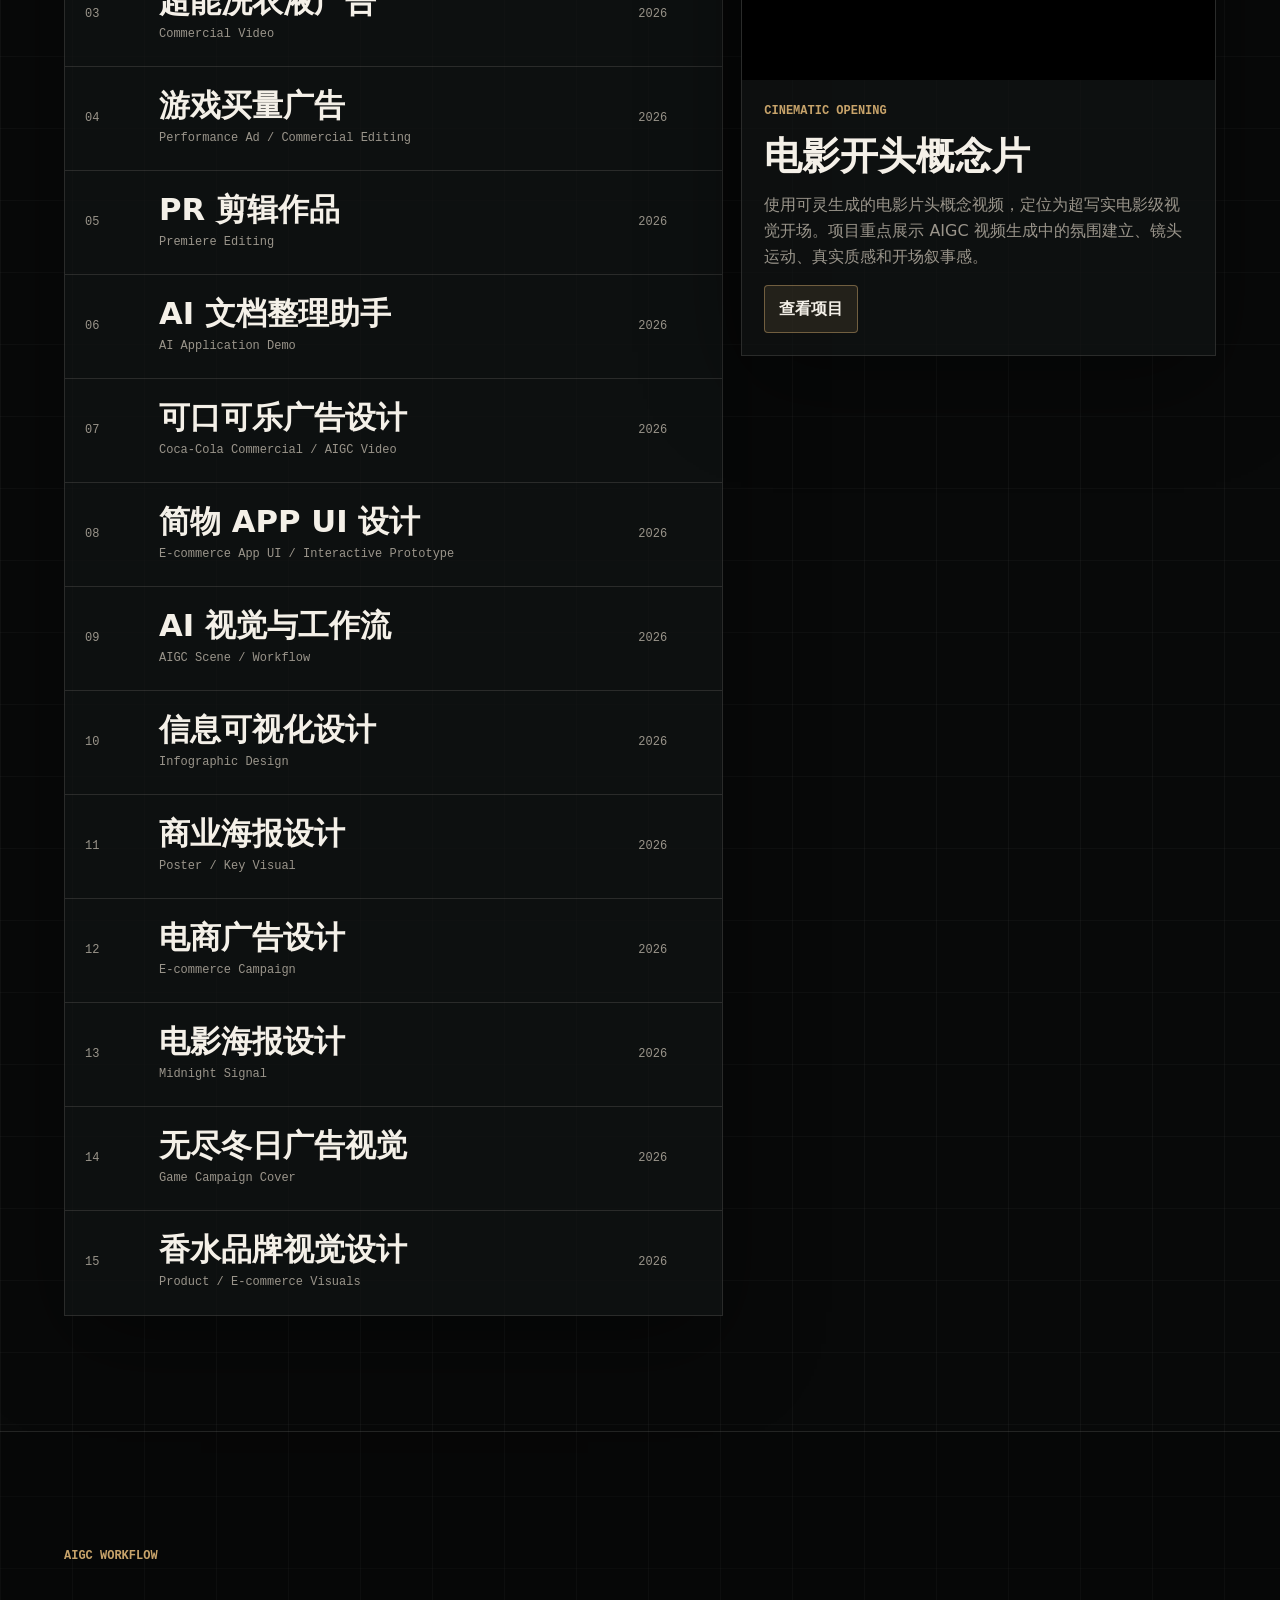
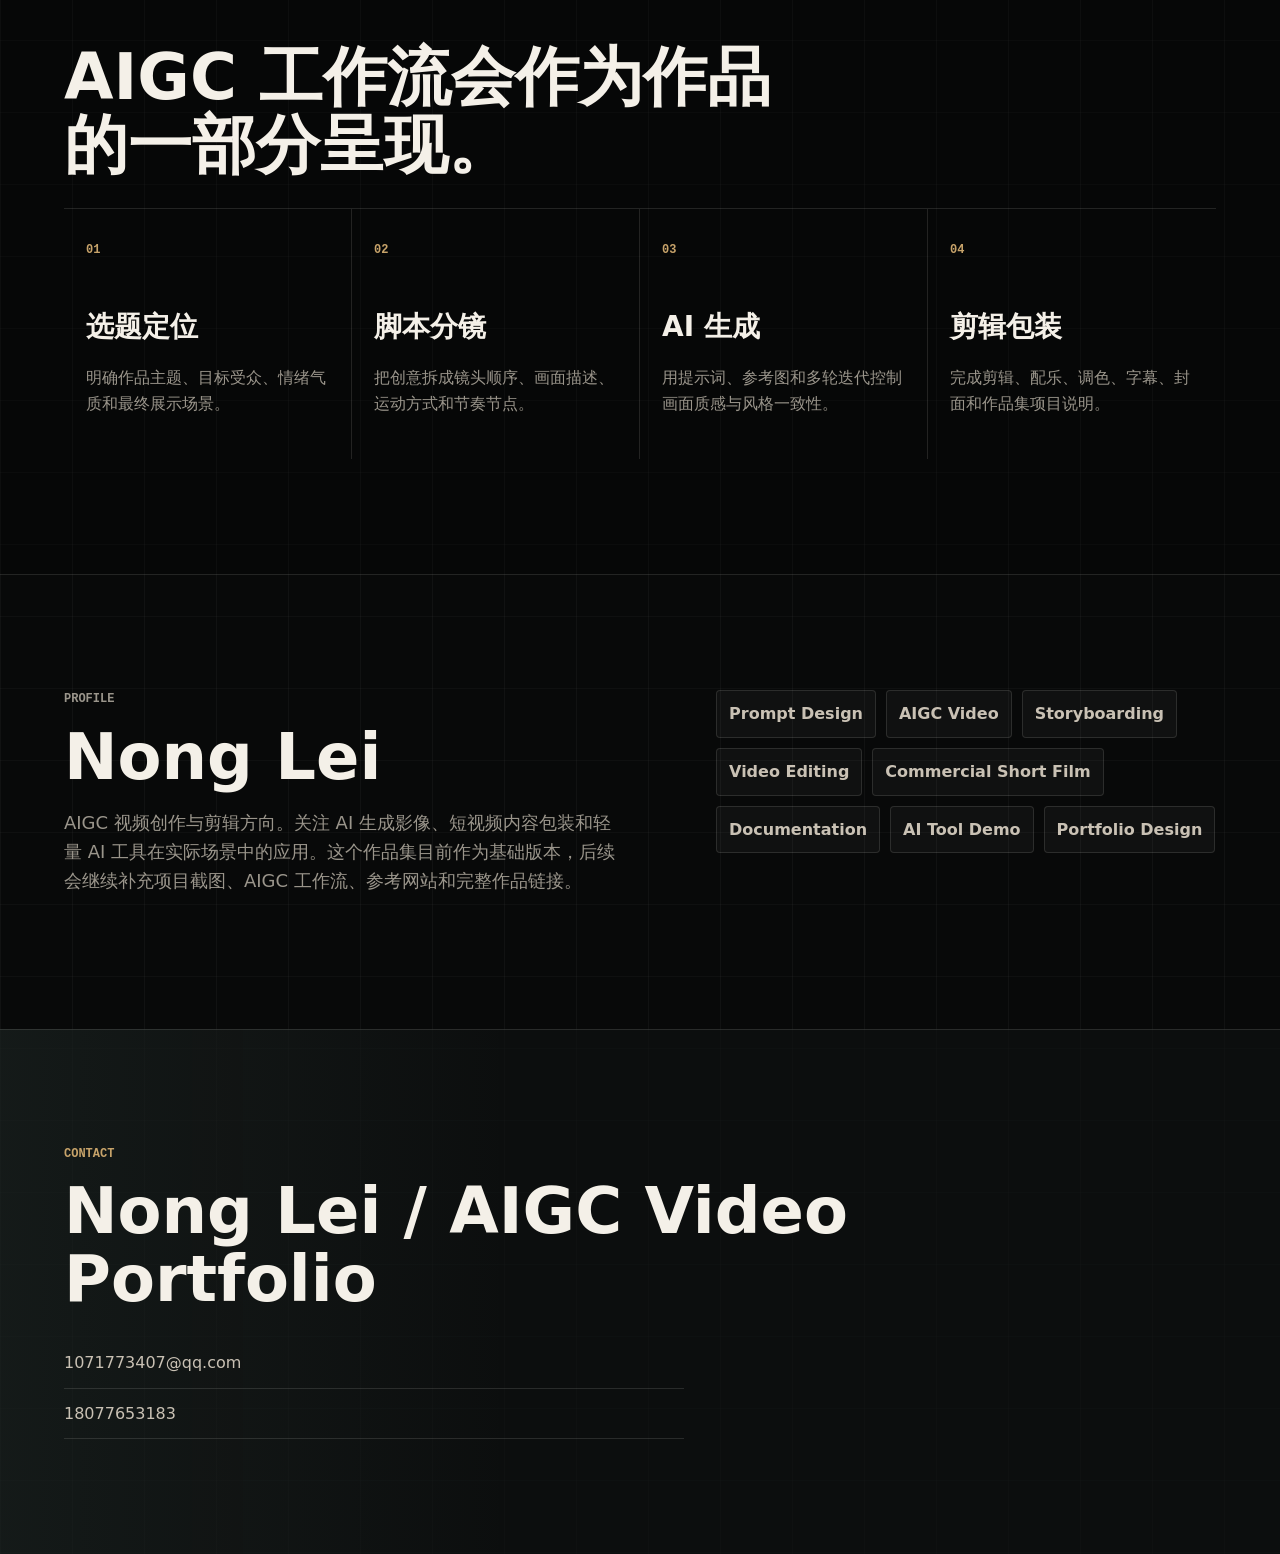
==== commit 987f19e4: "Add game performance ad project" ====
--- a/portfolio-site-github/index.html
+++ b/portfolio-site-github/index.html
@@ -116,8 +116,17 @@
                 <span class="work-year">2026</span>
               </button>
 
+              <button class="work-row" type="button" data-project="game-performance-ad" data-category="video">
+                <span class="work-no">04</span>
+                <span class="work-main">
+                  <strong>游戏买量广告</strong>
+                  <em>Performance Ad / Commercial Editing</em>
+                </span>
+                <span class="work-year">2026</span>
+              </button>
+
               <button class="work-row" type="button" data-project="pr-editing" data-category="video">
-                <span class="work-no">04</span>
+                <span class="work-no">05</span>
                 <span class="work-main">
                   <strong>PR 剪辑作品</strong>
                   <em>Premiere Editing</em>
@@ -126,7 +135,7 @@
               </button>
 
               <button class="work-row" type="button" data-project="doc-assistant" data-category="ai-app">
-                <span class="work-no">05</span>
+                <span class="work-no">06</span>
                 <span class="work-main">
                   <strong>AI 文档整理助手</strong>
                   <em>AI Application Demo</em>
@@ -135,7 +144,7 @@
               </button>
 
               <button class="work-row" type="button" data-project="coca-cola-ad" data-category="video aigc">
-                <span class="work-no">06</span>
+                <span class="work-no">07</span>
                 <span class="work-main">
                   <strong>可口可乐广告设计</strong>
                   <em>Coca-Cola Commercial / AIGC Video</em>
@@ -144,7 +153,7 @@
               </button>
 
               <button class="work-row" type="button" data-project="jianwu-app-ui" data-category="ui ai-app">
-                <span class="work-no">07</span>
+                <span class="work-no">08</span>
                 <span class="work-main">
                   <strong>简物 APP UI 设计</strong>
                   <em>E-commerce App UI / Interactive Prototype</em>
@@ -153,43 +162,43 @@
               </button>
 
               <button class="work-row" type="button" data-project="ai-visual-workflow" data-category="image aigc">
-                <span class="work-no">08</span>
+                <span class="work-no">09</span>
                 <span class="work-main"><strong>AI 视觉与工作流</strong><em>AIGC Scene / Workflow</em></span>
                 <span class="work-year">2026</span>
               </button>
 
               <button class="work-row" type="button" data-project="information-visualization" data-category="image">
-                <span class="work-no">09</span>
+                <span class="work-no">10</span>
                 <span class="work-main"><strong>信息可视化设计</strong><em>Infographic Design</em></span>
                 <span class="work-year">2026</span>
               </button>
 
               <button class="work-row" type="button" data-project="commercial-posters" data-category="image">
-                <span class="work-no">10</span>
+                <span class="work-no">11</span>
                 <span class="work-main"><strong>商业海报设计</strong><em>Poster / Key Visual</em></span>
                 <span class="work-year">2026</span>
               </button>
 
               <button class="work-row" type="button" data-project="ecommerce-ads" data-category="image">
-                <span class="work-no">11</span>
+                <span class="work-no">12</span>
                 <span class="work-main"><strong>电商广告设计</strong><em>E-commerce Campaign</em></span>
                 <span class="work-year">2026</span>
               </button>
 
               <button class="work-row" type="button" data-project="movie-poster" data-category="image">
-                <span class="work-no">12</span>
+                <span class="work-no">13</span>
                 <span class="work-main"><strong>电影海报设计</strong><em>Midnight Signal</em></span>
                 <span class="work-year">2026</span>
               </button>
 
               <button class="work-row" type="button" data-project="winter-campaign" data-category="image">
-                <span class="work-no">13</span>
+                <span class="work-no">14</span>
                 <span class="work-main"><strong>无尽冬日广告视觉</strong><em>Game Campaign Cover</em></span>
                 <span class="work-year">2026</span>
               </button>
 
               <button class="work-row" type="button" data-project="perfume-visuals" data-category="image">
-                <span class="work-no">14</span>
+                <span class="work-no">15</span>
                 <span class="work-main"><strong>香水品牌视觉设计</strong><em>Product / E-commerce Visuals</em></span>
                 <span class="work-year">2026</span>
               </button>
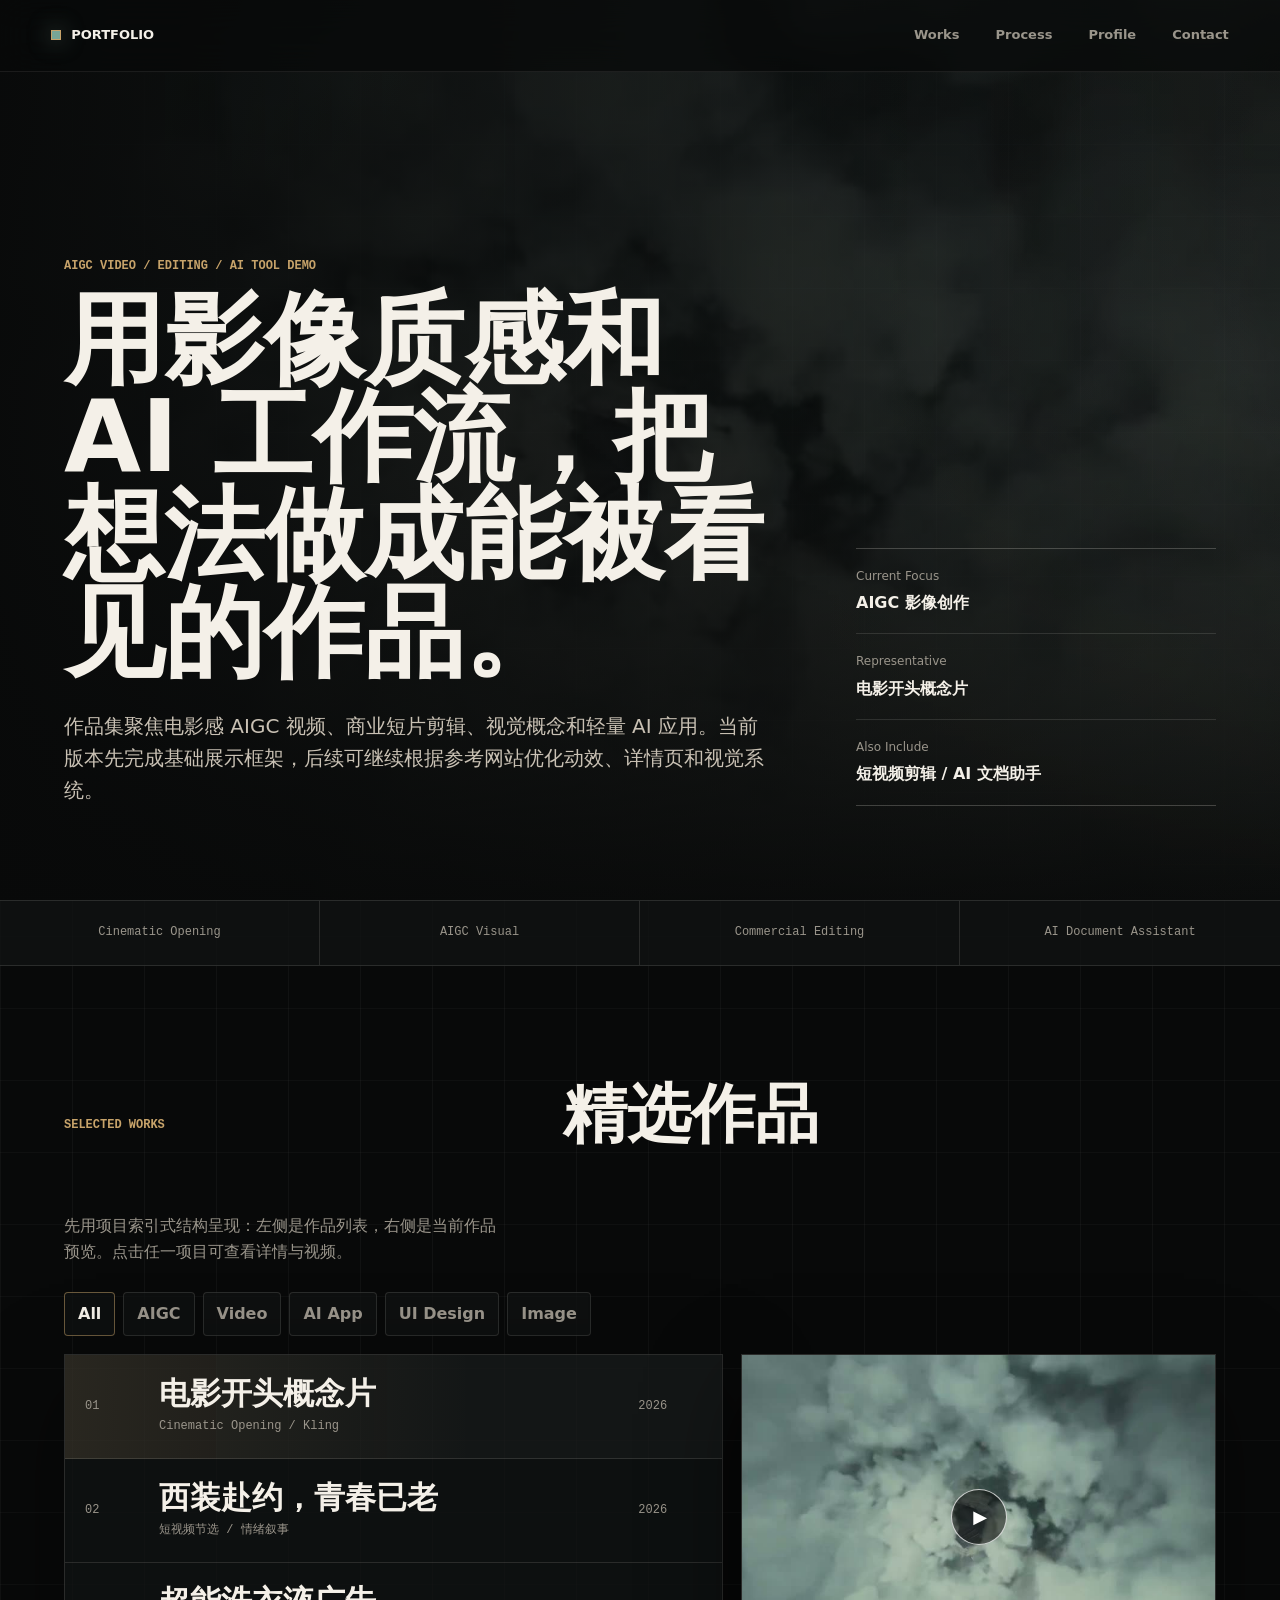
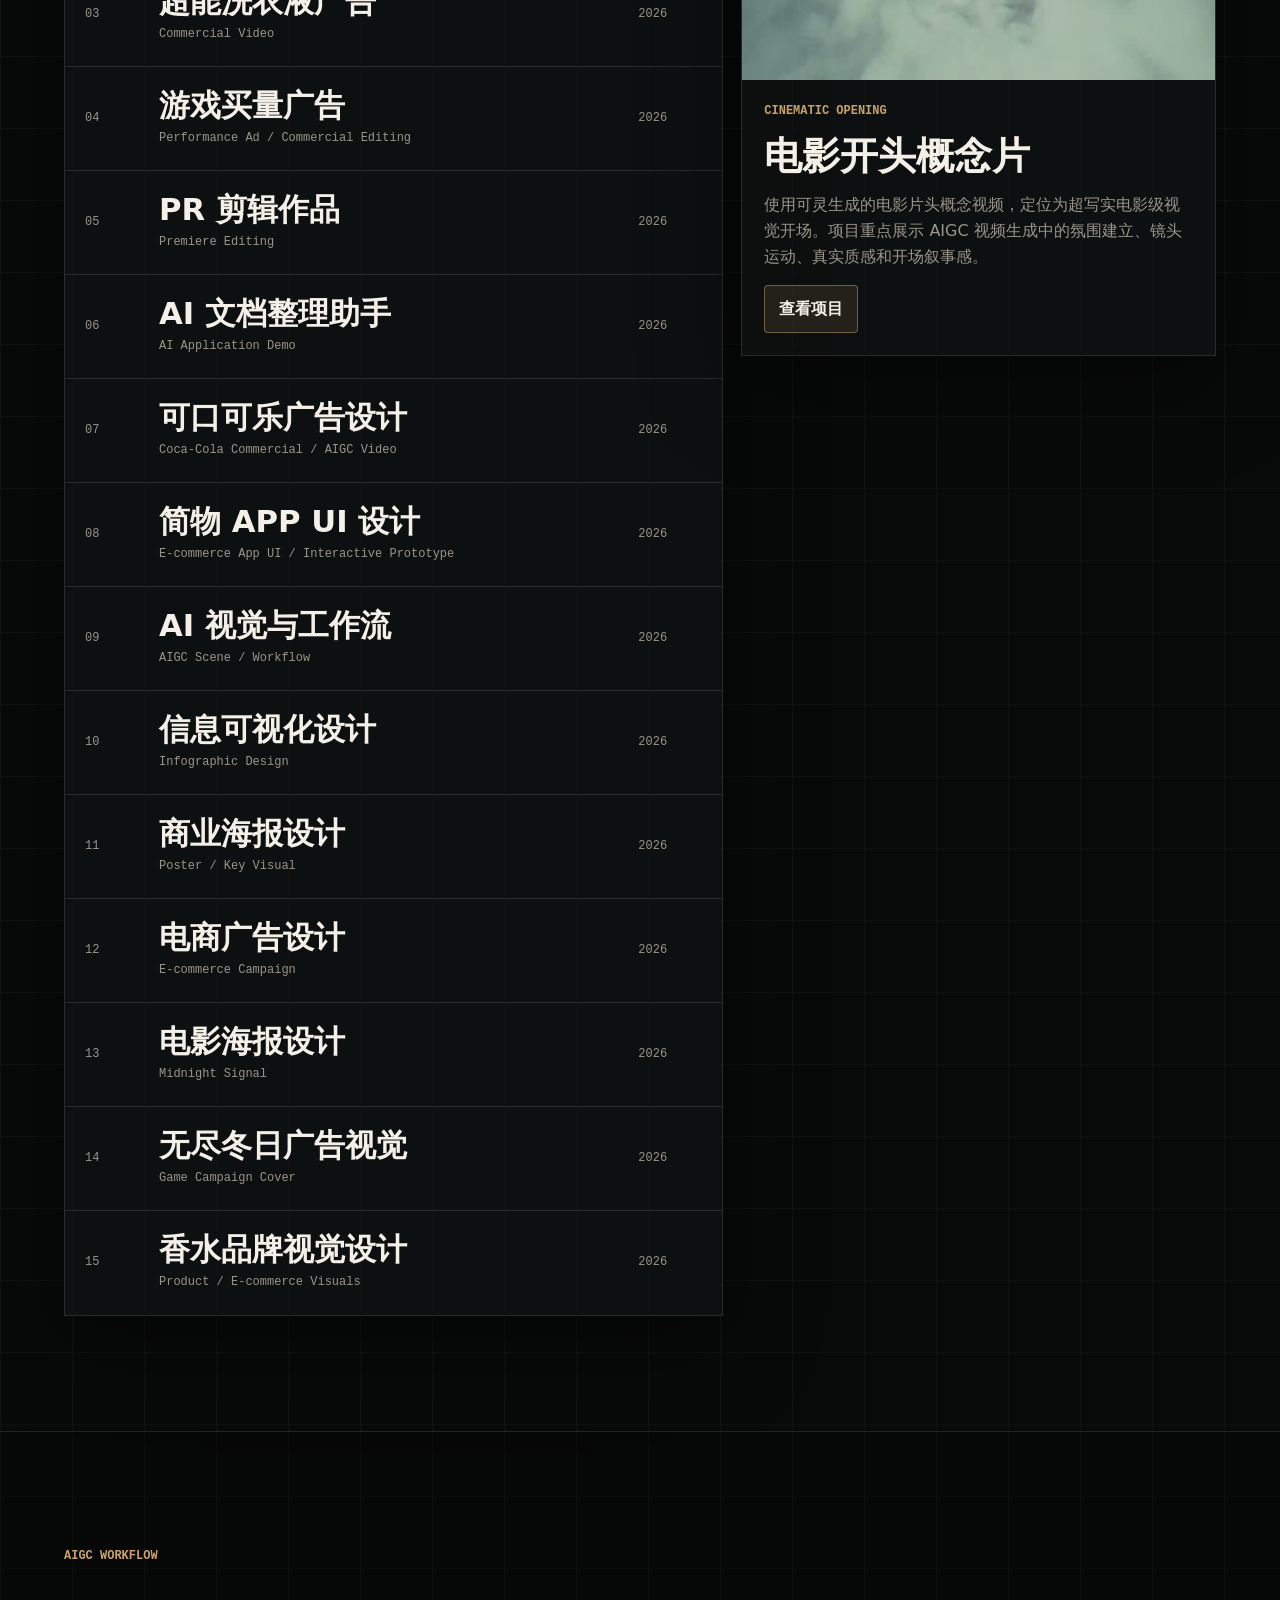
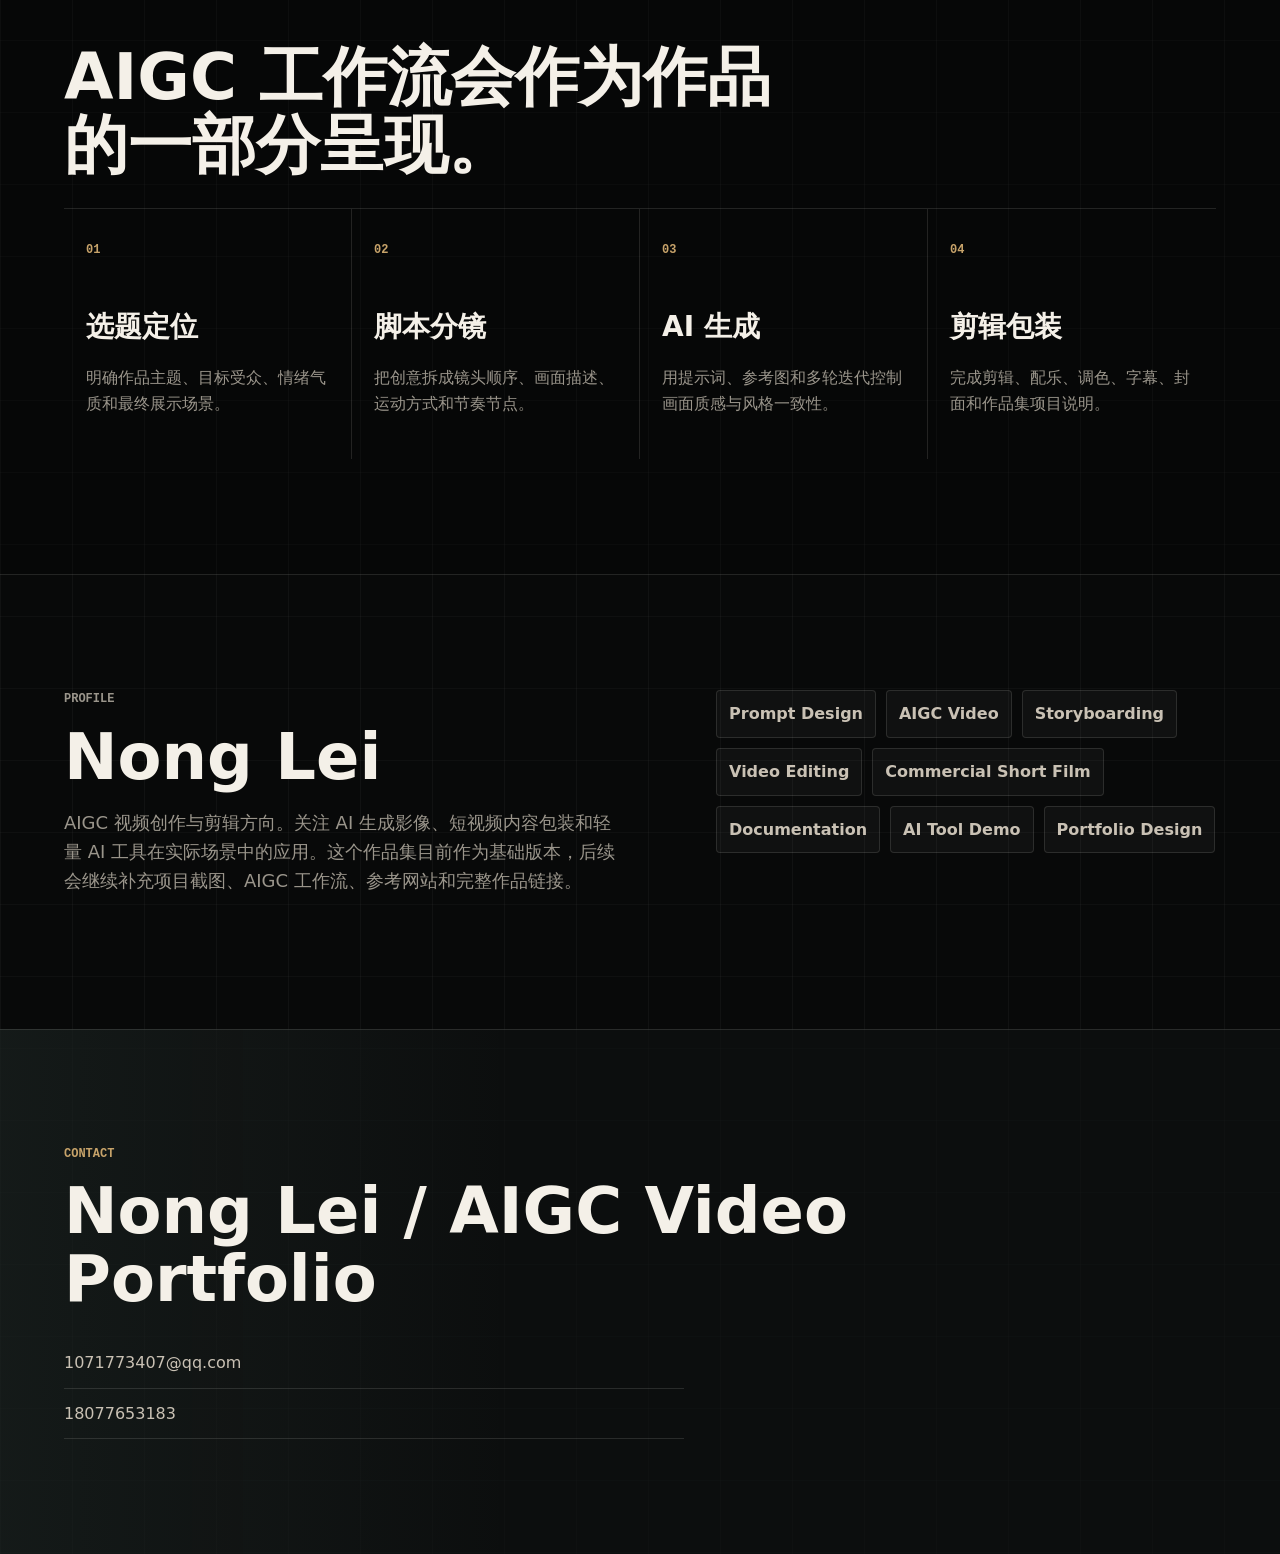
==== commit 6630ddab: "Improve portfolio media loading" ====
--- a/portfolio-site-github/index.html
+++ b/portfolio-site-github/index.html
@@ -30,11 +30,9 @@
           <video
             class="hero-video"
             src="./videos/cinematic-opening.mp4"
-            autoplay
-            muted
-            loop
             playsinline
-            preload="metadata"
+            preload="none"
+            poster="./assets/video-posters/cinematic-opening.jpg"
           ></video>
           <div class="hero-shade"></div>
           <div class="hero-layout">
--- a/portfolio-site-github/styles.css
+++ b/portfolio-site-github/styles.css
@@ -378,6 +378,37 @@
   background: var(--black);
 }
 
+.video-poster {
+  position: relative;
+  width: 100%;
+  height: 100%;
+  overflow: hidden;
+  background: var(--black);
+}
+
+.video-poster img {
+  width: 100%;
+  height: 100%;
+  object-fit: cover;
+}
+
+.video-poster span {
+  position: absolute;
+  left: 50%;
+  top: 50%;
+  display: grid;
+  width: 56px;
+  height: 56px;
+  place-items: center;
+  transform: translate(-50%, -50%);
+  border: 1px solid rgba(255, 255, 255, 0.75);
+  border-radius: 999px;
+  color: #fff;
+  background: rgba(0, 0, 0, 0.5);
+  font-size: 18px;
+  padding-left: 3px;
+}
+
 .image-gallery {
   display: grid;
   gap: 14px;
